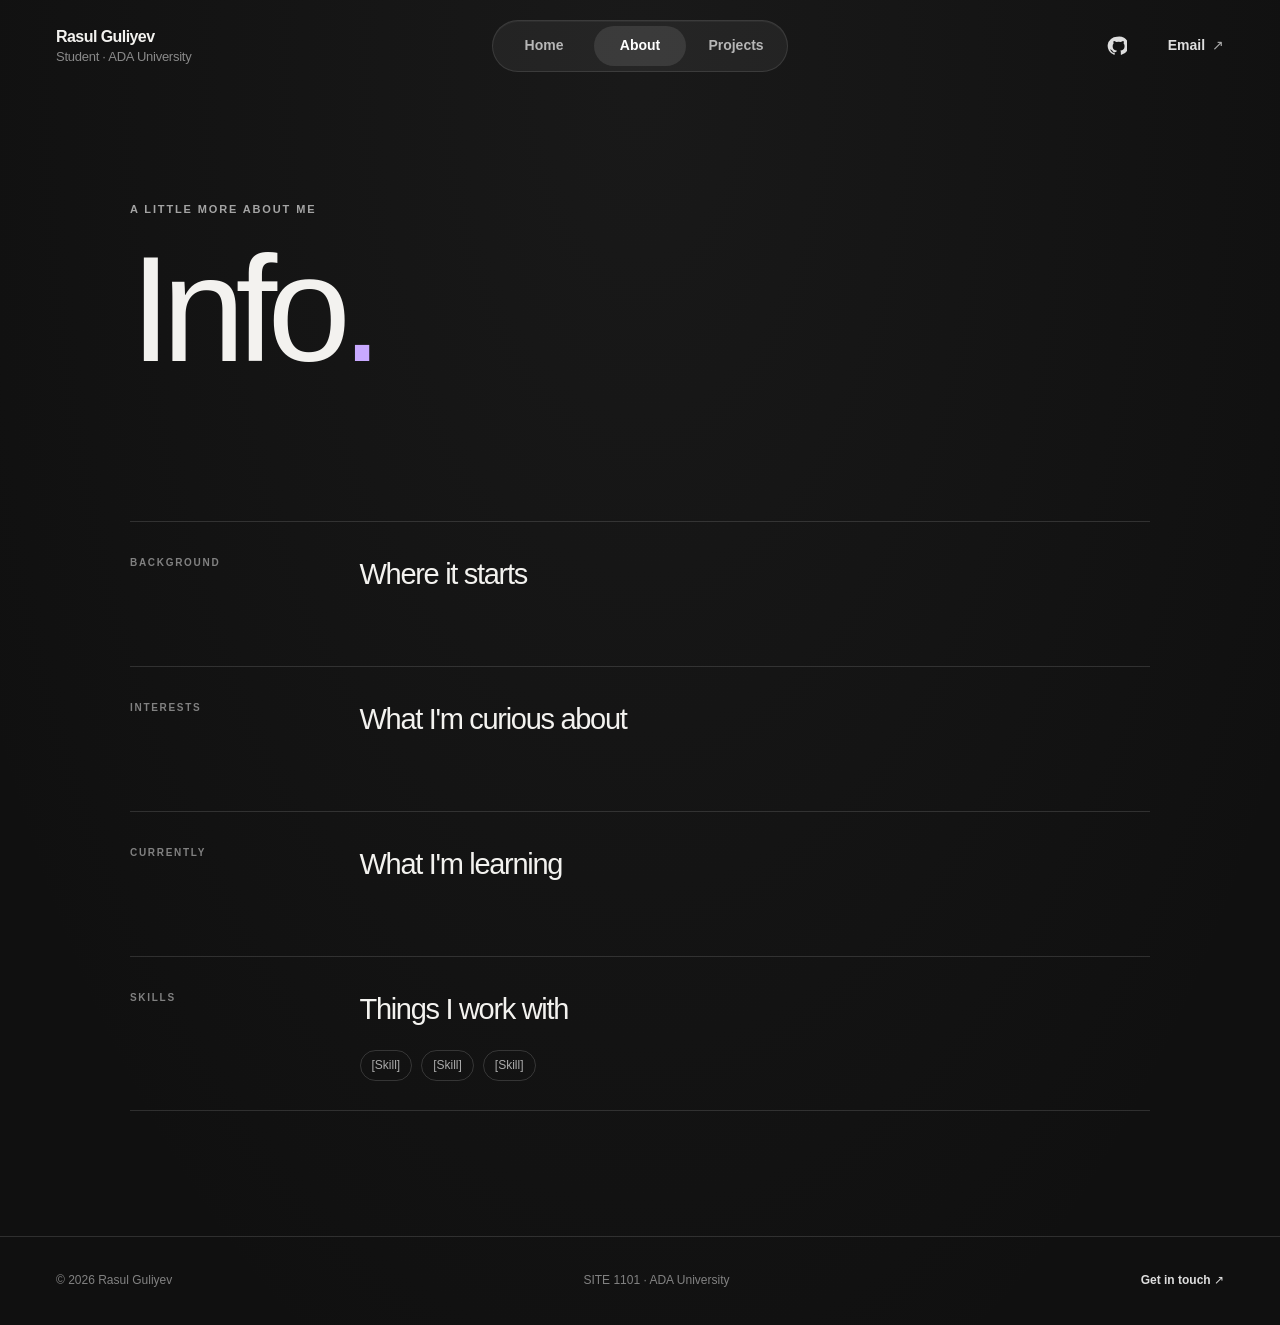
==== Desktop/Project 4 Personal Website/about.html @ 19157930 "move website files to root directory" ====
<!DOCTYPE html>
<html lang="en">
<head>
  <meta charset="UTF-8">
  <meta name="viewport" content="width=device-width, initial-scale=1.0">
  <title>About | Rasul Guliyev</title>
  <link rel="stylesheet" href="style.css">
</head>
<body class="info-page">

  <header class="site-header">
    <a class="brand" href="index.html">
      <span class="brand-name">Rasul Guliyev</span>
      <span class="brand-role">Student · ADA University</span>
    </a>
    <nav class="site-nav" aria-label="Main navigation">
      <a href="index.html">Home</a>
      <a href="about.html" aria-current="page">About</a>
      <a href="projects.html">Projects</a>
    </nav>
    <div class="header-links">
      <a class="github-link" href="https://github.com/Raasull/rguliyev" aria-label="GitHub repository">
        <svg viewBox="0 0 24 24" aria-hidden="true"><path d="M12 .8a11.2 11.2 0 0 0-3.54 21.83c.56.1.76-.24.76-.54v-2.1c-3.1.67-3.76-1.32-3.76-1.32-.51-1.3-1.25-1.65-1.25-1.65-1.02-.7.08-.69.08-.69 1.12.08 1.71 1.15 1.71 1.15 1 .1.78 2.05 3.47 2.05.77 0 1.37-.21 1.85-.56.08-.7.31-1.17.56-1.44-2.48-.28-5.09-1.24-5.09-5.52 0-1.22.44-2.22 1.15-3-.12-.28-.5-1.42.11-2.96 0 0 .94-.3 3.08 1.15a10.7 10.7 0 0 1 5.61 0c2.14-1.45 3.08-1.15 3.08-1.15.61 1.54.23 2.68.11 2.96.72.78 1.15 1.78 1.15 3 0 4.3-2.61 5.24-5.1 5.51.32.28.6.82.6 1.66v2.91c0 .3.2.65.77.54A11.2 11.2 0 0 0 12 .8Z"/></svg>
      </a>
      <a href="mailto:guliyevrasul77@gmail.com">Email <span aria-hidden="true">↗</span></a>
    </div>
  </header>

  <main class="page-shell info-shell">
    <section id="about-intro" class="page-heading">
      <p class="eyebrow">A little more about me</p>
      <h1>Info<span class="heading-period">.</span></h1>
      <p class="info-intro"><!-- Introduce yourself in your own words. Share your background, interests, and what you hope to learn. --></p>
    </section>

    <section class="info-layout">
      <div class="info-label">
        <p class="eyebrow">Background</p>
      </div>
      <article class="info-copy" id="background">
        <h2>Where it starts</h2>
        <p><!-- Share your education, qualifications, and experiences. --></p>
      </article>
      <div class="info-label">
        <p class="eyebrow">Interests</p>
      </div>
      <article class="info-copy" id="interests">
        <h2>What I'm curious about</h2>
        <p><!-- Describe activities and topics you enjoy, in or outside your courses. --></p>
      </article>
      <div class="info-label">
        <p class="eyebrow">Currently</p>
      </div>
      <article class="info-copy" id="learning-and-goals">
        <h2>What I'm learning</h2>
        <p><!-- Share what you're learning and what you'd like to explore next. --></p>
      </article>
      <div class="info-label">
        <p class="eyebrow">Skills</p>
      </div>
      <article class="info-copy" id="skills">
        <h2>Things I work with</h2>
        <ul class="skill-list">
          <li>[Skill]</li>
          <li>[Skill]</li>
          <li>[Skill]</li>
        </ul>
      </article>
    </section>
  </main>

  <footer class="site-footer">
    <div class="footer-inner">
      <span>&copy; 2026 Rasul Guliyev</span>
      <span>SITE 1101 · ADA University</span>
      <a href="mailto:guliyevrasul77@gmail.com">Get in touch ↗</a>
    </div>
  </footer>

</body>
</html>
---- Desktop/Project 4 Personal Website/style.css ----
:root {
  color-scheme: dark;
  --background: #101010;
  --surface: #151515;
  --surface-raised: #1b1b1b;
  --text: #f3f2ef;
  --muted: #898989;
  --line: rgba(255, 255, 255, 0.13);
  --accent: #c8a9ff;
  --page-width: 1440px;
}

* {
  box-sizing: border-box;
}

html {
  scroll-behavior: smooth;
}

body {
  min-width: 320px;
  margin: 0;
  background:
    radial-gradient(ellipse at 50% 5%, rgba(87, 87, 87, 0.13), transparent 46rem),
    var(--background);
  color: var(--text);
  font-family: Arial, Helvetica, sans-serif;
  font-size: 15px;
  line-height: 1.65;
  -webkit-font-smoothing: antialiased;
}

a {
  color: inherit;
}

a:focus-visible {
  outline: 2px solid var(--accent);
  outline-offset: 5px;
}

.site-header {
  width: min(var(--page-width), calc(100% - 112px));
  min-height: 92px;
  display: grid;
  grid-template-columns: 1fr auto 1fr;
  align-items: center;
  gap: 32px;
  margin: 0 auto;
}

.brand {
  width: fit-content;
  display: grid;
  color: var(--text);
  line-height: 1.35;
  text-decoration: none;
}

.brand-name {
  font-size: 16px;
  font-weight: 650;
  letter-spacing: -0.035em;
}

.brand-role {
  color: var(--muted);
  font-size: 13px;
  letter-spacing: -0.02em;
}

.site-nav {
  display: flex;
  align-items: center;
  gap: 4px;
  padding: 5px;
  border: 1px solid rgba(255, 255, 255, 0.1);
  border-radius: 999px;
  background: rgba(255, 255, 255, 0.055);
  box-shadow: inset 0 1px 0 rgba(255, 255, 255, 0.045);
}

.site-nav a {
  min-width: 92px;
  padding: 8px 18px;
  border-radius: 999px;
  color: #b6b6b6;
  font-size: 14px;
  font-weight: 600;
  text-align: center;
  text-decoration: none;
  transition: background-color 180ms ease, color 180ms ease;
}

.site-nav a:hover,
.site-nav a[aria-current="page"] {
  background: rgba(255, 255, 255, 0.1);
  color: #fff;
}

.header-links {
  display: flex;
  justify-content: flex-end;
  gap: clamp(18px, 3vw, 40px);
}

.header-links a,
.footer-inner a {
  color: #dedede;
  font-size: 14px;
  font-weight: 550;
  text-decoration: none;
  transition: color 160ms ease;
}

.header-links a:hover,
.footer-inner a:hover {
  color: var(--accent);
}

.header-links a span {
  display: inline-block;
  margin-left: 3px;
  color: #aaa;
}

.header-links .github-link {
  width: 24px;
  height: 24px;
  display: inline-flex;
  align-items: center;
  justify-content: center;
}

.github-link svg {
  width: 20px;
  height: 20px;
  fill: currentColor;
}

.page-shell {
  width: min(var(--page-width), calc(100% - 112px));
  margin: 0 auto;
}

.home-shell {
  padding-top: 72px;
}

.hero-window {
  position: relative;
  min-height: min(670px, calc(100vh - 190px));
  overflow: hidden;
  border: 1px solid rgba(255, 255, 255, 0.23);
  border-radius: 27px 27px 3px 3px;
  background:
    radial-gradient(ellipse at 57% 47%, rgba(80, 80, 80, 0.27), transparent 48%),
    linear-gradient(150deg, #1d1d1d, #101010 66%);
  box-shadow:
    0 0 0 7px rgba(255, 255, 255, 0.025),
    0 30px 100px rgba(0, 0, 0, 0.3),
    inset 0 1px 0 rgba(255, 255, 255, 0.08);
}

.window-bar {
  height: 50px;
  display: flex;
  align-items: center;
  gap: 10px;
  padding: 0 24px;
  border-bottom: 1px solid rgba(255, 255, 255, 0.2);
  background: linear-gradient(100deg, #454545, #282828 44%, #393939);
}

.window-dot {
  width: 10px;
  height: 10px;
  border-radius: 50%;
  box-shadow: 0 0 12px currentColor;
}

.dot-red {
  background: #fa625b;
  color: rgba(250, 98, 91, 0.4);
}

.dot-yellow {
  background: #f5c34e;
  color: rgba(245, 195, 78, 0.4);
}

.dot-green {
  background: #48c567;
  color: rgba(72, 197, 103, 0.4);
}

.window-mark {
  margin-left: auto;
  color: rgba(255, 255, 255, 0.47);
  font-size: 25px;
  font-weight: 200;
  line-height: 1;
}

.hero-content {
  min-height: 530px;
  display: flex;
  flex-direction: column;
  justify-content: center;
  padding: 64px clamp(36px, 7vw, 92px) 82px;
}

.eyebrow {
  margin: 0 0 18px;
  color: #a4a4a4;
  font-size: 11px;
  font-weight: 650;
  letter-spacing: 0.17em;
  text-transform: uppercase;
}

.hero-title-wrap {
  max-width: 1040px;
}

h1,
h2,
p {
  margin-top: 0;
}

h1,
h2 {
  letter-spacing: -0.065em;
}

.hero-content h1 {
  margin-bottom: 48px;
  font-size: clamp(58px, 9.4vw, 132px);
  font-weight: 500;
  line-height: 0.99;
}

.hero-content h1 span,
.muted-title {
  color: #8e8e8e;
}

.hero-summary {
  align-self: flex-end;
  margin: 0 5% 0 0;
  color: #e7e7e7;
  font-size: clamp(16px, 2vw, 23px);
  font-weight: 520;
  letter-spacing: -0.04em;
  line-height: 1.45;
}

.scroll-cue {
  position: absolute;
  bottom: 20px;
  left: 50%;
  color: #aaa;
  font-size: 29px;
  line-height: 1;
  text-decoration: none;
  transform: translateX(-50%);
  transition: color 160ms ease, transform 160ms ease;
}

.scroll-cue:hover {
  color: #fff;
  transform: translate(-50%, 3px);
}

.work-section {
  padding: 120px 0 112px;
}

.section-heading {
  display: flex;
  align-items: baseline;
  justify-content: space-between;
  gap: 20px;
  margin-bottom: 30px;
}

.section-heading .eyebrow {
  margin: 0;
}

.section-heading .eyebrow span {
  margin-left: 10px;
  color: #686868;
}

.text-link {
  color: #d7d7d7;
  font-size: 13px;
  text-decoration: none;
}

.text-link:hover {
  color: var(--accent);
}

.work-list {
  display: grid;
  grid-template-columns: repeat(2, minmax(0, 1fr));
  gap: 40px 22px;
}

.work-card {
  min-width: 0;
  color: var(--text);
  text-decoration: none;
}

.work-image {
  min-height: 300px;
  display: grid;
  overflow: hidden;
  place-items: center;
  border: 1px solid rgba(255, 255, 255, 0.12);
  border-radius: 5px;
  transition: border-color 220ms ease;
}

.work-card:hover .work-image {
  border-color: rgba(255, 255, 255, 0.34);
}

.work-one .work-image {
  background:
    radial-gradient(ellipse at 50% 55%, rgba(198, 161, 255, 0.2), transparent 44%),
    linear-gradient(135deg, #28252f, #17171a 70%);
}

.work-two .work-image {
  background:
    radial-gradient(ellipse at 55% 40%, rgba(255, 182, 105, 0.18), transparent 40%),
    linear-gradient(135deg, #30251f, #191715 70%);
}

.work-three .work-image {
  background:
    radial-gradient(ellipse at 48% 55%, rgba(112, 201, 188, 0.18), transparent 43%),
    linear-gradient(135deg, #1e2c2a, #141817 70%);
}

.work-art {
  color: rgba(255, 255, 255, 0.84);
  font-weight: 700;
  transition: transform 300ms ease;
}

.work-card:hover .work-art {
  transform: scale(1.05);
}

.art-one {
  font-size: clamp(100px, 18vw, 225px);
  letter-spacing: -0.12em;
  line-height: 1;
}

.art-two {
  font-family: "Courier New", monospace;
  font-size: clamp(68px, 11vw, 136px);
  letter-spacing: -0.11em;
}

.art-three {
  font-family: Georgia, "Times New Roman", serif;
  font-size: clamp(110px, 19vw, 230px);
  font-style: italic;
}

.work-caption {
  display: flex;
  align-items: center;
  justify-content: space-between;
  gap: 16px;
  padding: 16px 2px 0;
}

.work-caption > span:first-child {
  display: grid;
  gap: 3px;
}

.work-caption strong {
  font-size: 15px;
  font-weight: 550;
  letter-spacing: -0.025em;
}

.work-caption small {
  color: var(--muted);
  font-size: 12px;
}

.work-arrow {
  color: #888;
  font-size: 19px;
  transition: color 160ms ease, transform 160ms ease;
}

.work-card:hover .work-arrow {
  color: #fff;
  transform: translate(2px, -2px);
}

.site-footer {
  border-top: 1px solid var(--line);
}

.footer-inner {
  width: min(var(--page-width), calc(100% - 112px));
  min-height: 88px;
  display: flex;
  align-items: center;
  justify-content: space-between;
  gap: 20px;
  margin: 0 auto;
  color: #828282;
  font-size: 12px;
}

.footer-inner a {
  font-size: 12px;
}

.projects-shell,
.info-shell {
  padding-top: clamp(80px, 12vh, 150px);
  padding-bottom: 125px;
}

.page-heading {
  max-width: 950px;
  margin-bottom: 88px;
}

.page-heading h1 {
  margin: 0 0 22px;
  font-size: clamp(64px, 10vw, 132px);
  font-weight: 500;
  line-height: 0.98;
}

.page-heading > p:last-child {
  max-width: 540px;
  margin: 0;
  color: #aaa;
  font-size: 17px;
}

.project-list {
  display: grid;
  gap: 0;
}

.project-row {
  display: grid;
  grid-template-columns: minmax(0, 1.1fr) minmax(280px, 0.9fr);
  align-items: center;
  gap: clamp(40px, 8vw, 120px);
  padding: 34px 0;
  border-top: 1px solid var(--line);
  scroll-margin-top: 30px;
}

.project-row:last-child {
  border-bottom: 1px solid var(--line);
}

.project-visual {
  position: relative;
  min-height: clamp(250px, 37vw, 430px);
  display: flex;
  align-items: center;
  justify-content: center;
  overflow: hidden;
  border: 1px solid rgba(255, 255, 255, 0.11);
}

.visual-one {
  background:
    radial-gradient(ellipse at 50% 45%, rgba(180, 145, 255, 0.24), transparent 44%),
    linear-gradient(145deg, #29262f, #171719 70%);
}

.visual-two {
  background:
    radial-gradient(ellipse at 54% 40%, rgba(255, 170, 91, 0.2), transparent 43%),
    linear-gradient(145deg, #30251f, #171615 70%);
}

.visual-three {
  background:
    radial-gradient(ellipse at 52% 46%, rgba(108, 200, 185, 0.2), transparent 43%),
    linear-gradient(145deg, #1f2c29, #151817 70%);
}

.visual-label,
.visual-caption {
  position: absolute;
  left: 20px;
  color: rgba(255, 255, 255, 0.58);
  font-size: 10px;
  letter-spacing: 0.14em;
  text-transform: uppercase;
}

.visual-label {
  top: 18px;
}

.visual-caption {
  bottom: 16px;
  font-size: 9px;
  letter-spacing: 0.09em;
}

.visual-mark {
  color: rgba(255, 255, 255, 0.83);
  font-size: clamp(110px, 17vw, 220px);
  font-weight: 650;
  letter-spacing: -0.12em;
  line-height: 1;
}

.code-mark {
  font-family: "Courier New", monospace;
  font-size: clamp(72px, 11vw, 145px);
  letter-spacing: -0.12em;
}

.robot-mark {
  font-family: Georgia, "Times New Roman", serif;
  font-size: clamp(130px, 20vw, 245px);
  font-style: italic;
}

.project-copy .eyebrow {
  margin-bottom: 19px;
}

.project-copy h2 {
  margin: 0 0 17px;
  font-size: clamp(32px, 4vw, 52px);
  font-weight: 500;
  line-height: 1.08;
}

.project-copy > p:not(.eyebrow) {
  min-height: 48px;
  margin: 0;
  color: #a4a4a4;
  font-size: 15px;
}

.project-meta {
  display: inline-block;
  margin-top: 24px;
  color: #737373;
  font-size: 10px;
  font-weight: 600;
  letter-spacing: 0.12em;
}

.info-shell {
  max-width: 1020px;
}

.info-shell .page-heading {
  margin-bottom: 88px;
}

.info-shell .page-heading h1 {
  font-size: clamp(80px, 12vw, 150px);
}

.heading-period {
  color: var(--accent);
}

.info-shell .page-heading .info-intro {
  max-width: 600px;
  min-height: 28px;
  color: #aaa;
  font-size: 18px;
}

.info-layout {
  display: grid;
  grid-template-columns: minmax(130px, 0.45fr) minmax(0, 1.55fr);
  border-top: 1px solid var(--line);
}

.info-label,
.info-copy {
  padding: 29px 0;
  border-bottom: 1px solid var(--line);
}

.info-label .eyebrow {
  margin: 4px 0 0;
  color: #818181;
  font-size: 10px;
}

.info-copy h2 {
  margin: 0 0 12px;
  font-size: clamp(21px, 3vw, 29px);
  font-weight: 500;
  letter-spacing: -0.045em;
}

.info-copy > p {
  min-height: 26px;
  margin: 0;
  color: #9a9a9a;
  font-size: 14px;
}

.skill-list {
  display: flex;
  flex-wrap: wrap;
  gap: 9px;
  margin: 16px 0 0;
  padding: 0;
  list-style: none;
}

.skill-list li {
  padding: 5px 11px;
  border: 1px solid rgba(255, 255, 255, 0.15);
  border-radius: 999px;
  color: #aaa;
  font-size: 12px;
}

@media (min-width: 1600px) {
  .hero-content h1 {
    font-size: 138px;
  }
}

@media (max-width: 760px) {
  .site-header,
  .page-shell,
  .footer-inner {
    width: calc(100% - 48px);
  }

  .site-header {
    grid-template-columns: 1fr auto;
    gap: 18px;
    padding: 18px 0;
  }

  .site-nav {
    grid-column: 2;
    grid-row: 1;
  }

  .header-links {
    grid-column: 1 / -1;
    justify-content: flex-start;
    gap: 20px;
  }

  .home-shell {
    padding-top: 34px;
  }

  .hero-window {
    min-height: 570px;
  }

  .hero-content {
    min-height: 510px;
    padding: 48px 36px 68px;
  }

  .hero-content h1 {
    font-size: clamp(58px, 11vw, 86px);
  }

  .work-section {
    padding: 90px 0 80px;
  }

  .work-list {
    gap: 30px 16px;
  }

  .work-image {
    min-height: 230px;
  }

  .project-row {
    grid-template-columns: minmax(0, 1fr) minmax(220px, 0.85fr);
    gap: 32px;
  }

  .project-visual {
    min-height: 260px;
  }
}

@media (max-width: 540px) {
  .site-header,
  .page-shell,
  .footer-inner {
    width: calc(100% - 36px);
  }

  .site-header {
    grid-template-columns: 1fr;
    gap: 15px;
  }

  .brand {
    grid-row: 1;
  }

  .site-nav {
    grid-column: 1;
    grid-row: 2;
    justify-self: start;
  }

  .header-links {
    grid-column: 1;
    grid-row: 3;
    font-size: 13px;
  }

  .site-nav a {
    min-width: 76px;
    padding: 7px 12px;
  }

  .home-shell {
    padding-top: 28px;
  }

  .hero-window {
    min-height: 510px;
    border-radius: 19px 19px 3px 3px;
  }

  .window-bar {
    height: 42px;
    gap: 8px;
    padding: 0 16px;
  }

  .window-dot {
    width: 8px;
    height: 8px;
  }

  .hero-content {
    min-height: 450px;
    padding: 42px 22px 65px;
  }

  .hero-content h1 {
    margin-bottom: 40px;
    font-size: clamp(52px, 13vw, 70px);
  }

  .hero-summary {
    align-self: flex-start;
    margin: 0;
    font-size: 16px;
  }

  .work-section {
    padding: 76px 0 64px;
  }

  .section-heading {
    align-items: flex-start;
    flex-direction: column;
    gap: 11px;
  }

  .work-list {
    grid-template-columns: 1fr;
    gap: 27px;
  }

  .work-image {
    min-height: 255px;
  }

  .art-one {
    font-size: 190px;
  }

  .art-two {
    font-size: 112px;
  }

  .art-three {
    font-size: 195px;
  }

  .footer-inner {
    align-items: flex-start;
    flex-direction: column;
    justify-content: center;
    gap: 6px;
    padding: 22px 0;
  }

  .projects-shell,
  .info-shell {
    padding-top: 72px;
    padding-bottom: 76px;
  }

  .page-heading {
    margin-bottom: 58px;
  }

  .page-heading h1 {
    font-size: clamp(54px, 14vw, 76px);
  }

  .page-heading > p:last-child {
    font-size: 15px;
  }

  .project-row {
    grid-template-columns: 1fr;
    gap: 24px;
    padding: 25px 0;
  }

  .project-visual {
    min-height: 280px;
  }

  .visual-mark {
    font-size: 170px;
  }

  .code-mark {
    font-size: 105px;
  }

  .robot-mark {
    font-size: 190px;
  }

  .project-copy h2 {
    font-size: 38px;
  }

  .project-meta {
    margin-top: 18px;
  }

  .info-shell .page-heading {
    margin-bottom: 58px;
  }

  .info-shell .page-heading h1 {
    font-size: 88px;
  }

  .info-shell .page-heading .info-intro {
    font-size: 15px;
  }

  .info-layout {
    grid-template-columns: 1fr;
  }

  .info-label {
    padding: 25px 0 0;
    border-bottom: 0;
  }

  .info-copy {
    padding: 9px 0 26px;
  }
}

@media (prefers-reduced-motion: reduce) {
  html {
    scroll-behavior: auto;
  }

  *,
  *::before,
  *::after {
    transition-duration: 0.01ms !important;
  }
}
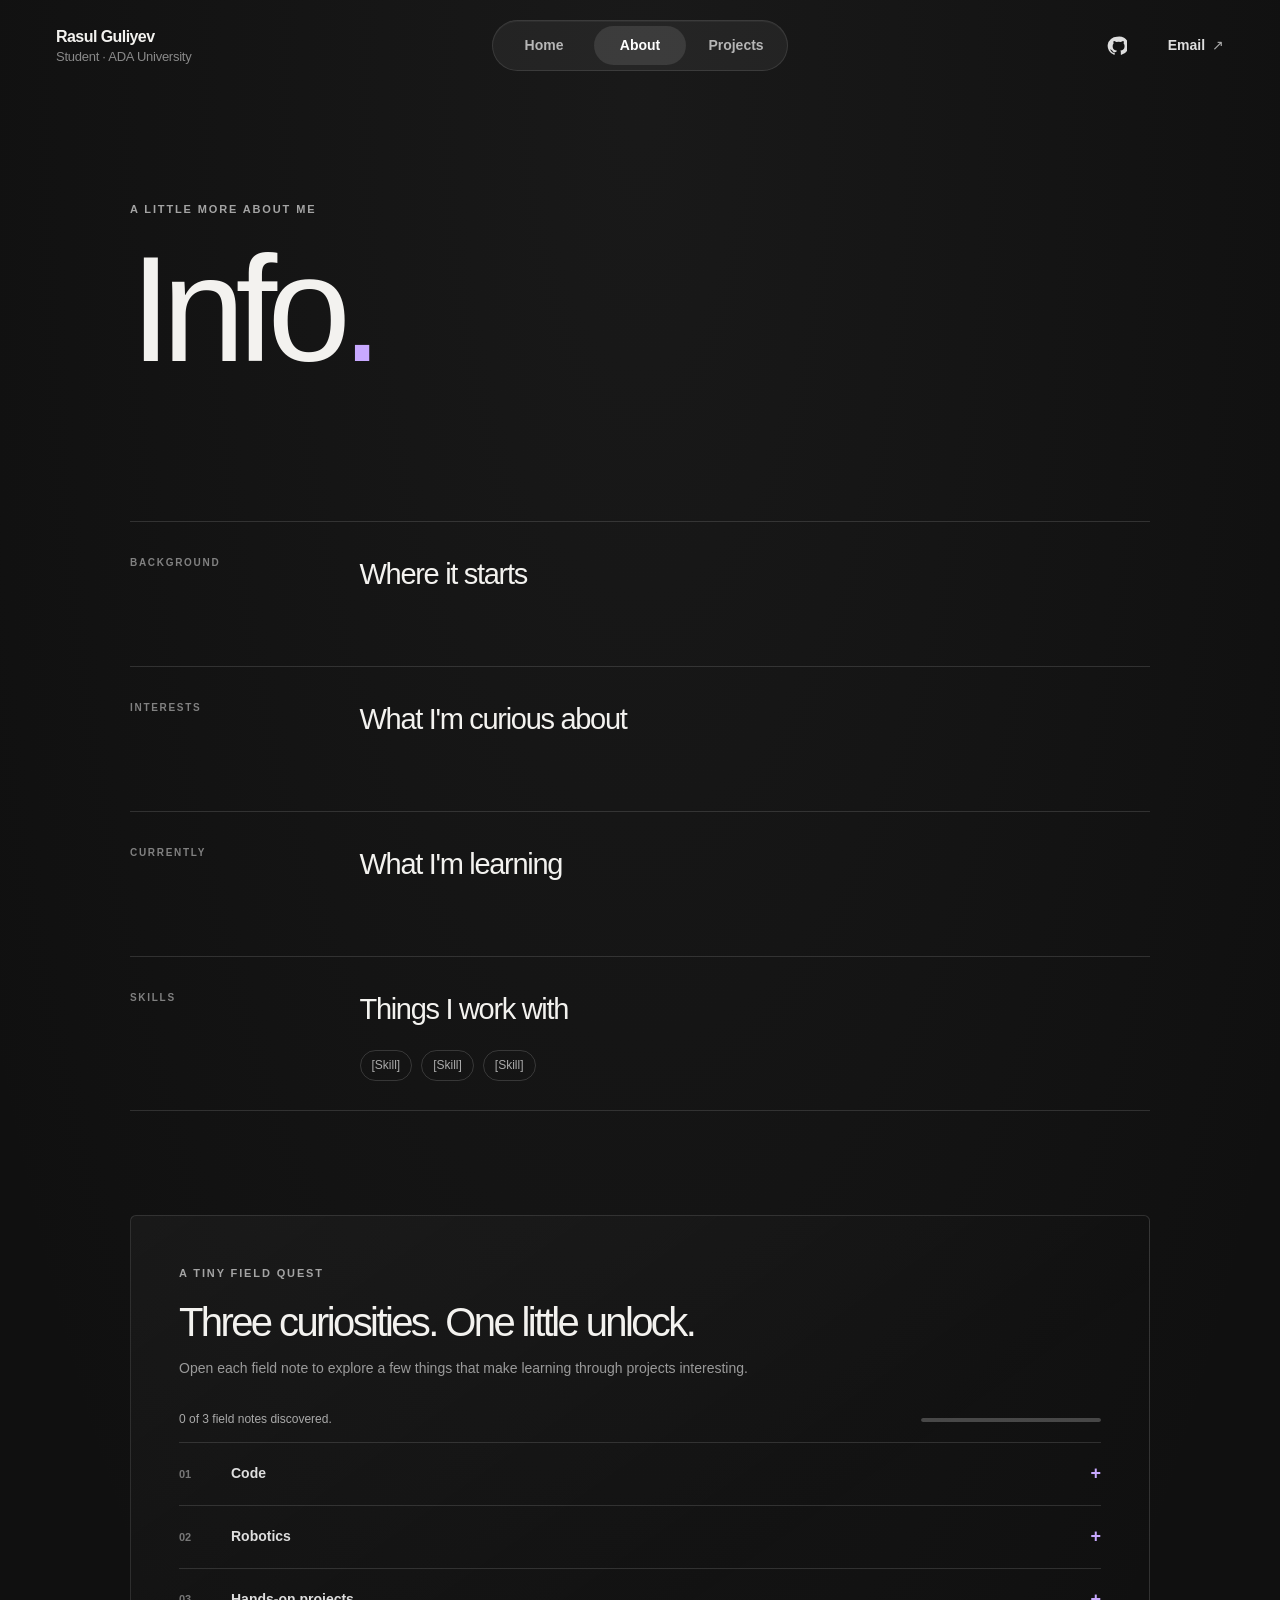
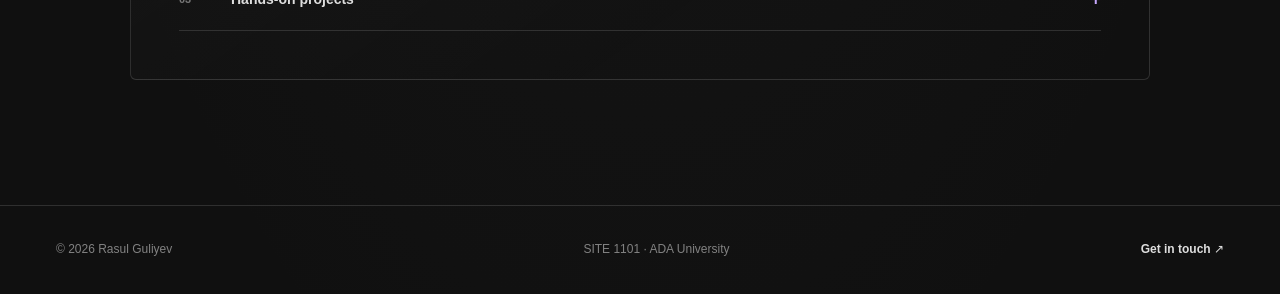
==== commit 2e58e943: "added some animations" ====
--- a/Desktop/Project 4 Personal Website/about.html
+++ b/Desktop/Project 4 Personal Website/about.html
@@ -5,6 +5,7 @@
   <meta name="viewport" content="width=device-width, initial-scale=1.0">
   <title>About | Rasul Guliyev</title>
   <link rel="stylesheet" href="style.css">
+  <script src="script.js" defer></script>
 </head>
 <body class="info-page">
 
@@ -14,9 +15,9 @@
       <span class="brand-role">Student · ADA University</span>
     </a>
     <nav class="site-nav" aria-label="Main navigation">
-      <a href="index.html">Home</a>
-      <a href="about.html" aria-current="page">About</a>
-      <a href="projects.html">Projects</a>
+      <a href="index.html#intro">Home</a>
+      <a href="about.html#about-intro" aria-current="page">About</a>
+      <a href="projects.html#projects-intro">Projects</a>
     </nav>
     <div class="header-links">
       <a class="github-link" href="https://github.com/Raasull/rguliyev" aria-label="GitHub repository">
@@ -27,7 +28,7 @@
   </header>
 
   <main class="page-shell info-shell">
-    <section id="about-intro" class="page-heading">
+    <section id="about-intro" class="page-heading" data-reveal>
       <p class="eyebrow">A little more about me</p>
       <h1>Info<span class="heading-period">.</span></h1>
       <p class="info-intro"><!-- Introduce yourself in your own words. Share your background, interests, and what you hope to learn. --></p>
@@ -37,28 +38,28 @@
       <div class="info-label">
         <p class="eyebrow">Background</p>
       </div>
-      <article class="info-copy" id="background">
+      <article class="info-copy" id="background" data-reveal>
         <h2>Where it starts</h2>
         <p><!-- Share your education, qualifications, and experiences. --></p>
       </article>
       <div class="info-label">
         <p class="eyebrow">Interests</p>
       </div>
-      <article class="info-copy" id="interests">
+      <article class="info-copy" id="interests" data-reveal>
         <h2>What I'm curious about</h2>
         <p><!-- Describe activities and topics you enjoy, in or outside your courses. --></p>
       </article>
       <div class="info-label">
         <p class="eyebrow">Currently</p>
       </div>
-      <article class="info-copy" id="learning-and-goals">
+      <article class="info-copy" id="learning-and-goals" data-reveal>
         <h2>What I'm learning</h2>
         <p><!-- Share what you're learning and what you'd like to explore next. --></p>
       </article>
       <div class="info-label">
         <p class="eyebrow">Skills</p>
       </div>
-      <article class="info-copy" id="skills">
+      <article class="info-copy" id="skills" data-reveal>
         <h2>Things I work with</h2>
         <ul class="skill-list">
           <li>[Skill]</li>
@@ -66,6 +67,33 @@
           <li>[Skill]</li>
         </ul>
       </article>
+    </section>
+
+    <section class="curiosity-quest" data-quest data-reveal aria-labelledby="quest-title">
+      <div class="quest-heading">
+        <p class="eyebrow">A tiny field quest</p>
+        <h2 id="quest-title">Three curiosities. One little unlock.</h2>
+        <p>Open each field note to explore a few things that make learning through projects interesting.</p>
+      </div>
+      <div class="quest-progress">
+        <p data-quest-status aria-live="polite">0 of 3 field notes discovered.</p>
+        <progress data-quest-progress max="3" value="0" aria-label="Field notes discovered">0 of 3</progress>
+      </div>
+      <div class="quest-list">
+        <details class="quest-item" data-quest-item>
+          <summary><span class="quest-index">01</span><span>Code</span><span class="quest-toggle" aria-hidden="true"></span></summary>
+          <p>Break a big question into small steps, then use code to test an idea and make it real.</p>
+        </details>
+        <details class="quest-item" data-quest-item>
+          <summary><span class="quest-index">02</span><span>Robotics</span><span class="quest-toggle" aria-hidden="true"></span></summary>
+          <p>Connect software with the physical world and learn from what happens when the two meet.</p>
+        </details>
+        <details class="quest-item" data-quest-item>
+          <summary><span class="quest-index">03</span><span>Hands-on projects</span><span class="quest-toggle" aria-hidden="true"></span></summary>
+          <p>Turn curiosity into something you can build, try, improve, and share.</p>
+        </details>
+      </div>
+      <p class="quest-complete" data-quest-complete hidden>Curiosity explorer unlocked. Thanks for exploring.</p>
     </section>
   </main>
 
--- a/Desktop/Project 4 Personal Website/style.css
+++ b/Desktop/Project 4 Personal Website/style.css
@@ -16,6 +16,7 @@
 
 html {
   scroll-behavior: smooth;
+  scroll-padding-top: 100px;
 }
 
 body {
@@ -41,13 +42,27 @@
 }
 
 .site-header {
-  width: min(var(--page-width), calc(100% - 112px));
+  position: sticky;
+  top: 0;
+  z-index: 20;
+  width: 100%;
   min-height: 92px;
   display: grid;
   grid-template-columns: 1fr auto 1fr;
   align-items: center;
   gap: 32px;
-  margin: 0 auto;
+  padding-inline: max(56px, calc((100% - var(--page-width)) / 2));
+  border-bottom: 1px solid transparent;
+  background: transparent;
+  backdrop-filter: blur(0);
+  transition: background-color 240ms ease, border-color 240ms ease, box-shadow 240ms ease, backdrop-filter 240ms ease;
+}
+
+.site-header.is-scrolled {
+  border-bottom-color: var(--line);
+  background: rgba(16, 16, 16, 0.82);
+  backdrop-filter: blur(16px);
+  box-shadow: 0 8px 24px rgba(0, 0, 0, 0.12);
 }
 
 .brand {
@@ -82,6 +97,8 @@
 }
 
 .site-nav a {
+  position: relative;
+  isolation: isolate;
   min-width: 92px;
   padding: 8px 18px;
   border-radius: 999px;
@@ -90,13 +107,38 @@
   font-weight: 600;
   text-align: center;
   text-decoration: none;
-  transition: background-color 180ms ease, color 180ms ease;
+  transition: background-color 180ms ease, color 180ms ease, transform 180ms ease;
+}
+
+.site-nav a::after {
+  position: absolute;
+  right: 50%;
+  bottom: 5px;
+  left: 50%;
+  height: 1px;
+  background: var(--accent);
+  content: "";
+  opacity: 0;
+  transform: translateX(-50%) scaleX(0);
+  transform-origin: center;
+  transition: opacity 180ms ease, transform 180ms ease;
 }
 
 .site-nav a:hover,
 .site-nav a[aria-current="page"] {
   background: rgba(255, 255, 255, 0.1);
   color: #fff;
+}
+
+.site-nav a:hover {
+  transform: translateY(-1px);
+}
+
+.site-nav a:hover::after,
+.site-nav a:focus-visible::after,
+.site-nav a[aria-current="page"]::after {
+  opacity: 1;
+  transform: translateX(-50%) scaleX(1);
 }
 
 .header-links {
@@ -111,12 +153,13 @@
   font-size: 14px;
   font-weight: 550;
   text-decoration: none;
-  transition: color 160ms ease;
+  transition: color 180ms ease, transform 180ms ease;
 }
 
 .header-links a:hover,
 .footer-inner a:hover {
   color: var(--accent);
+  transform: translateY(-1px);
 }
 
 .header-links a span {
@@ -299,10 +342,12 @@
   color: #d7d7d7;
   font-size: 13px;
   text-decoration: none;
+  transition: color 180ms ease, transform 180ms ease;
 }
 
 .text-link:hover {
   color: var(--accent);
+  transform: translateY(-1px);
 }
 
 .work-list {
@@ -315,6 +360,12 @@
   min-width: 0;
   color: var(--text);
   text-decoration: none;
+  transition: transform 240ms cubic-bezier(0.2, 0.7, 0.2, 1);
+}
+
+.work-card:hover,
+.work-card:focus-visible {
+  transform: translate3d(0, -4px, 0);
 }
 
 .work-image {
@@ -327,7 +378,8 @@
   transition: border-color 220ms ease;
 }
 
-.work-card:hover .work-image {
+.work-card:hover .work-image,
+.work-card:focus-visible .work-image {
   border-color: rgba(255, 255, 255, 0.34);
 }
 
@@ -355,7 +407,8 @@
   transition: transform 300ms ease;
 }
 
-.work-card:hover .work-art {
+.work-card:hover .work-art,
+.work-card:focus-visible .work-art {
   transform: scale(1.05);
 }
 
@@ -407,7 +460,8 @@
   transition: color 160ms ease, transform 160ms ease;
 }
 
-.work-card:hover .work-arrow {
+.work-card:hover .work-arrow,
+.work-card:focus-visible .work-arrow {
   color: #fff;
   transform: translate(2px, -2px);
 }
@@ -484,6 +538,13 @@
   justify-content: center;
   overflow: hidden;
   border: 1px solid rgba(255, 255, 255, 0.11);
+  transition: transform 240ms ease, border-color 240ms ease, box-shadow 240ms ease;
+}
+
+.project-row:hover .project-visual {
+  transform: translate3d(0, -3px, 0);
+  border-color: rgba(255, 255, 255, 0.24);
+  box-shadow: 0 16px 40px rgba(0, 0, 0, 0.18);
 }
 
 .visual-one {
@@ -643,6 +704,154 @@
   font-size: 12px;
 }
 
+.curiosity-quest {
+  margin-top: 104px;
+  padding: clamp(24px, 5vw, 48px);
+  border: 1px solid var(--line);
+  border-radius: 6px;
+  background: linear-gradient(145deg, rgba(255, 255, 255, 0.035), transparent 70%);
+}
+
+.quest-heading {
+  max-width: 590px;
+}
+
+.quest-heading h2 {
+  margin: 0 0 12px;
+  font-size: clamp(27px, 4vw, 40px);
+  font-weight: 500;
+  line-height: 1.12;
+}
+
+.quest-heading > p:last-child {
+  margin: 0;
+  color: #9a9a9a;
+  font-size: 14px;
+}
+
+.quest-progress {
+  display: grid;
+  grid-template-columns: 1fr minmax(100px, 180px);
+  align-items: center;
+  gap: 20px;
+  margin: 30px 0 12px;
+}
+
+.quest-progress p {
+  margin: 0;
+  color: #aaa;
+  font-size: 12px;
+}
+
+.quest-progress progress {
+  width: 100%;
+  height: 4px;
+  overflow: hidden;
+  border: 0;
+  border-radius: 999px;
+  background: rgba(255, 255, 255, 0.12);
+  accent-color: var(--accent);
+}
+
+.quest-progress progress::-webkit-progress-bar {
+  border-radius: 999px;
+  background: rgba(255, 255, 255, 0.12);
+}
+
+.quest-progress progress::-webkit-progress-value {
+  border-radius: 999px;
+  background: var(--accent);
+  transition: width 240ms ease;
+}
+
+.quest-progress progress::-moz-progress-bar {
+  border-radius: 999px;
+  background: var(--accent);
+}
+
+.quest-item {
+  border-top: 1px solid var(--line);
+}
+
+.quest-item:last-child {
+  border-bottom: 1px solid var(--line);
+}
+
+.quest-item summary {
+  display: grid;
+  grid-template-columns: 42px 1fr 24px;
+  align-items: center;
+  gap: 10px;
+  padding: 16px 0;
+  color: #dedede;
+  cursor: pointer;
+  font-size: 14px;
+  font-weight: 550;
+  list-style: none;
+  transition: color 180ms ease, transform 180ms ease;
+}
+
+.quest-item summary:hover {
+  color: #fff;
+  transform: translate3d(2px, 0, 0);
+}
+
+.quest-item summary::-webkit-details-marker {
+  display: none;
+}
+
+.quest-item summary:focus-visible {
+  outline: 2px solid var(--accent);
+  outline-offset: 4px;
+}
+
+.quest-index {
+  color: #777;
+  font-size: 11px;
+  font-variant-numeric: tabular-nums;
+}
+
+.quest-toggle {
+  color: var(--accent);
+  font-size: 18px;
+  text-align: right;
+}
+
+.quest-toggle::before {
+  content: "+";
+}
+
+.quest-item[open] .quest-toggle::before {
+  content: "−";
+}
+
+.quest-item > p {
+  max-width: 560px;
+  margin: -3px 42px 17px;
+  color: #999;
+  font-size: 13px;
+}
+
+.quest-complete {
+  margin: 18px 0 0;
+  color: var(--accent);
+  font-size: 13px;
+}
+
+[data-reveal] {
+  opacity: 1;
+  transform: none;
+}
+
+.reveal-ready [data-reveal]:not(.is-visible) {
+  opacity: 0;
+  transform: translate3d(0, 18px, 0);
+}
+
+.reveal-ready [data-reveal] {
+  transition: opacity 600ms ease, transform 600ms cubic-bezier(0.2, 0.7, 0.2, 1);
+}
+
 @media (min-width: 1600px) {
   .hero-content h1 {
     font-size: 138px;
@@ -650,7 +859,10 @@
 }
 
 @media (max-width: 760px) {
-  .site-header,
+  html {
+    scroll-padding-top: 160px;
+  }
+
   .page-shell,
   .footer-inner {
     width: calc(100% - 48px);
@@ -659,7 +871,7 @@
   .site-header {
     grid-template-columns: 1fr auto;
     gap: 18px;
-    padding: 18px 0;
+    padding: 18px 24px;
   }
 
   .site-nav {
@@ -713,7 +925,6 @@
 }
 
 @media (max-width: 540px) {
-  .site-header,
   .page-shell,
   .footer-inner {
     width: calc(100% - 36px);
@@ -722,6 +933,7 @@
   .site-header {
     grid-template-columns: 1fr;
     gap: 15px;
+    padding: 18px;
   }
 
   .brand {
@@ -892,6 +1104,25 @@
   .info-copy {
     padding: 9px 0 26px;
   }
+
+  .curiosity-quest {
+    margin-top: 72px;
+    padding: 24px 20px;
+  }
+
+  .quest-progress {
+    grid-template-columns: 1fr;
+    gap: 9px;
+    margin-top: 24px;
+  }
+
+  .quest-item summary {
+    grid-template-columns: 34px 1fr 20px;
+  }
+
+  .quest-item > p {
+    margin-left: 34px;
+  }
 }
 
 @media (prefers-reduced-motion: reduce) {
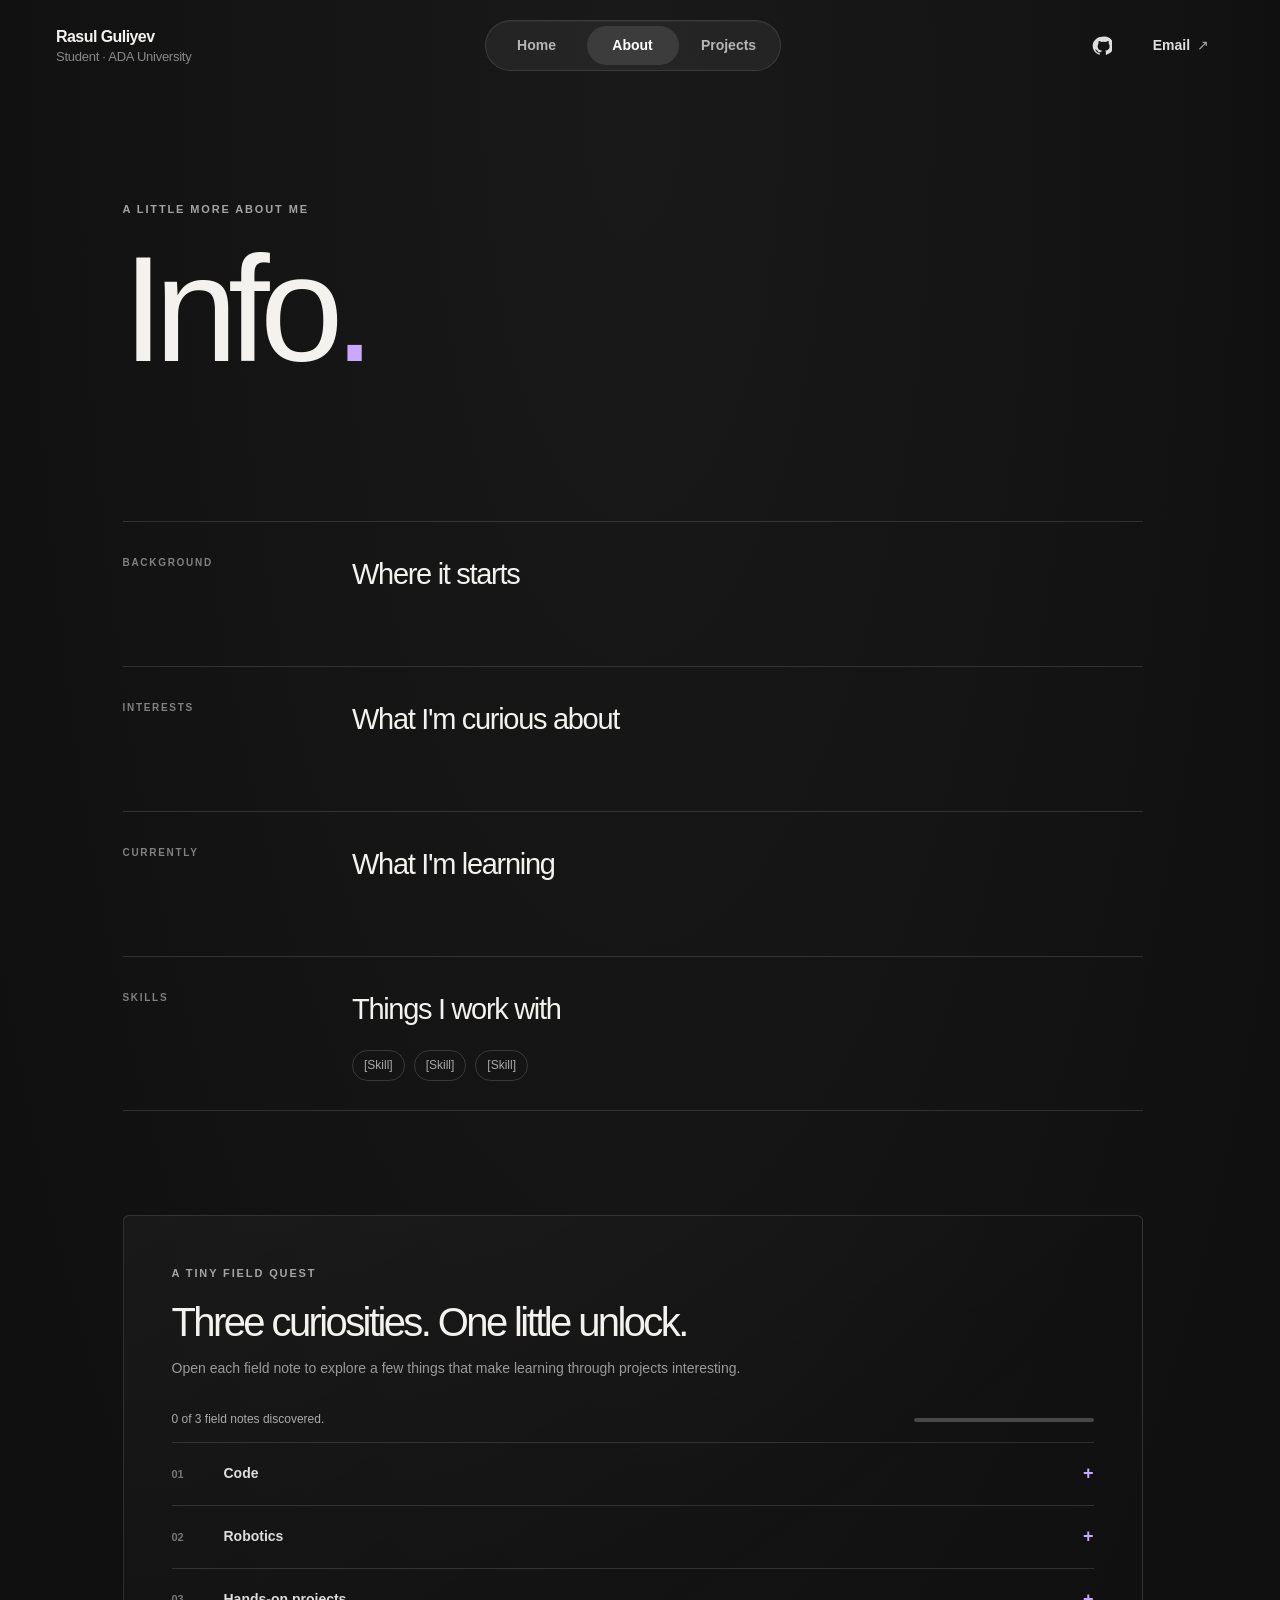
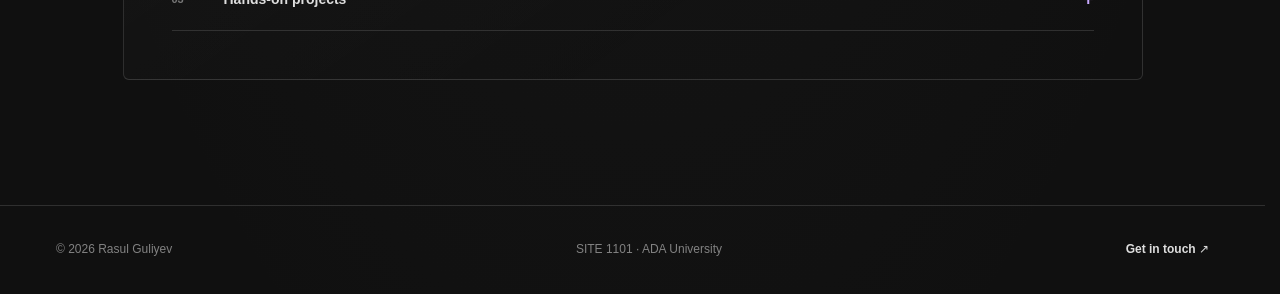
==== commit 6b7ec61e: "Latest updates" ====
--- a/Desktop/Project 4 Personal Website/about.html
+++ b/Desktop/Project 4 Personal Website/about.html
@@ -15,9 +15,10 @@
       <span class="brand-role">Student · ADA University</span>
     </a>
     <nav class="site-nav" aria-label="Main navigation">
-      <a href="index.html#intro">Home</a>
-      <a href="about.html#about-intro" aria-current="page">About</a>
-      <a href="projects.html#projects-intro">Projects</a>
+      <span class="nav-pill" aria-hidden="true"></span>
+      <a class="nav-link" href="index.html#intro">Home</a>
+      <a class="nav-link active" href="about.html#about-intro" aria-current="page">About</a>
+      <a class="nav-link" href="projects.html#projects-intro">Projects</a>
     </nav>
     <div class="header-links">
       <a class="github-link" href="https://github.com/Raasull/rguliyev" aria-label="GitHub repository">
--- a/Desktop/Project 4 Personal Website/style.css
+++ b/Desktop/Project 4 Personal Website/style.css
@@ -19,7 +19,17 @@
   scroll-padding-top: 100px;
 }
 
+html,
 body {
+  scrollbar-gutter: stable;
+}
+
+html {
+  overflow-x: hidden;
+}
+
+body {
+  overflow-x: clip;
   min-width: 320px;
   margin: 0;
   background:
@@ -86,6 +96,7 @@
 }
 
 .site-nav {
+  position: relative;
   display: flex;
   align-items: center;
   gap: 4px;
@@ -96,21 +107,43 @@
   box-shadow: inset 0 1px 0 rgba(255, 255, 255, 0.045);
 }
 
-.site-nav a {
+.nav-pill {
+  position: absolute;
+  z-index: 1;
+  top: 5px;
+  left: 0;
+  bottom: 5px;
+  width: 0;
+  border-radius: 999px;
+  background: rgba(255, 255, 255, 0.1);
+  opacity: 0;
+  pointer-events: none;
+  transform: translateX(0);
+  transition: transform 0.3s ease, width 0.3s ease, opacity 0.2s ease;
+}
+
+.site-nav.is-ready .nav-pill {
+  opacity: 1;
+}
+
+.site-nav .nav-link {
   position: relative;
-  isolation: isolate;
+  z-index: 2;
   min-width: 92px;
   padding: 8px 18px;
   border-radius: 999px;
+  outline: none;
+  background: transparent;
   color: #b6b6b6;
   font-size: 14px;
   font-weight: 600;
   text-align: center;
   text-decoration: none;
-  transition: background-color 180ms ease, color 180ms ease, transform 180ms ease;
-}
-
-.site-nav a::after {
+  -webkit-tap-highlight-color: transparent;
+  transition: color 180ms ease;
+}
+
+.site-nav .nav-link::after {
   position: absolute;
   right: 50%;
   bottom: 5px;
@@ -124,19 +157,17 @@
   transition: opacity 180ms ease, transform 180ms ease;
 }
 
-.site-nav a:hover,
-.site-nav a[aria-current="page"] {
-  background: rgba(255, 255, 255, 0.1);
+.site-nav .nav-link:hover,
+.site-nav .nav-link:focus,
+.site-nav .nav-link.active,
+.site-nav .nav-link[aria-current="page"] {
   color: #fff;
 }
 
-.site-nav a:hover {
-  transform: translateY(-1px);
-}
-
-.site-nav a:hover::after,
-.site-nav a:focus-visible::after,
-.site-nav a[aria-current="page"]::after {
+.site-nav .nav-link:hover::after,
+.site-nav .nav-link:focus-visible::after,
+.site-nav .nav-link.active::after,
+.site-nav .nav-link[aria-current="page"]::after {
   opacity: 1;
   transform: translateX(-50%) scaleX(1);
 }
@@ -952,7 +983,7 @@
     font-size: 13px;
   }
 
-  .site-nav a {
+  .site-nav .nav-link {
     min-width: 76px;
     padding: 7px 12px;
   }
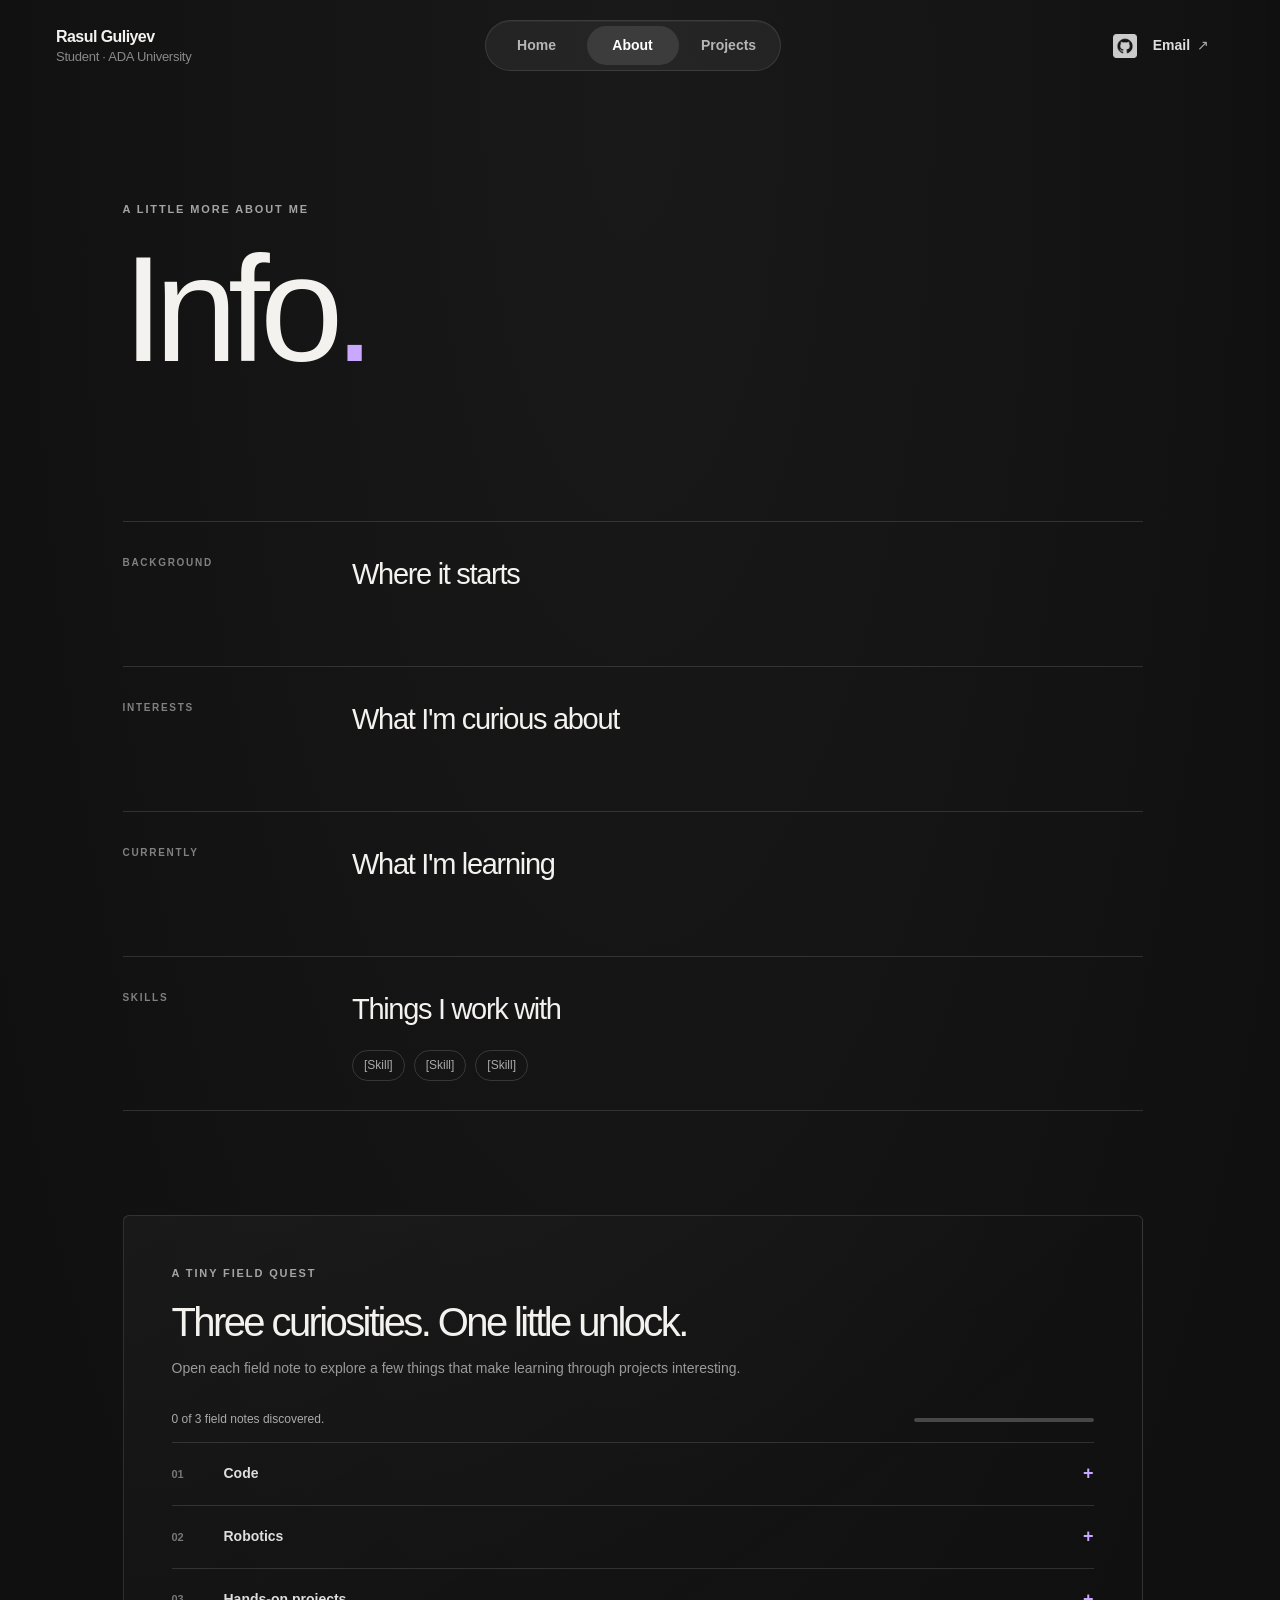
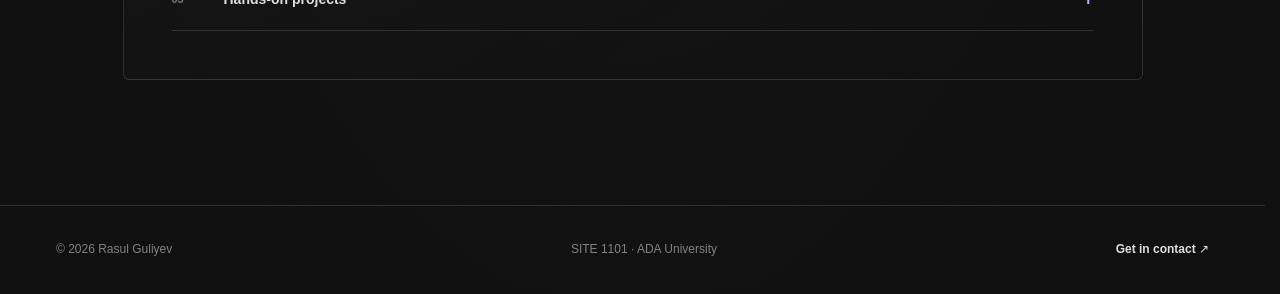
==== commit 536d6931: "added js animations to Email, Get in contact, and changed Github logo" ====
--- a/Desktop/Project 4 Personal Website/about.html
+++ b/Desktop/Project 4 Personal Website/about.html
@@ -22,9 +22,9 @@
     </nav>
     <div class="header-links">
       <a class="github-link" href="https://github.com/Raasull/rguliyev" aria-label="GitHub repository">
-        <svg viewBox="0 0 24 24" aria-hidden="true"><path d="M12 .8a11.2 11.2 0 0 0-3.54 21.83c.56.1.76-.24.76-.54v-2.1c-3.1.67-3.76-1.32-3.76-1.32-.51-1.3-1.25-1.65-1.25-1.65-1.02-.7.08-.69.08-.69 1.12.08 1.71 1.15 1.71 1.15 1 .1.78 2.05 3.47 2.05.77 0 1.37-.21 1.85-.56.08-.7.31-1.17.56-1.44-2.48-.28-5.09-1.24-5.09-5.52 0-1.22.44-2.22 1.15-3-.12-.28-.5-1.42.11-2.96 0 0 .94-.3 3.08 1.15a10.7 10.7 0 0 1 5.61 0c2.14-1.45 3.08-1.15 3.08-1.15.61 1.54.23 2.68.11 2.96.72.78 1.15 1.78 1.15 3 0 4.3-2.61 5.24-5.1 5.51.32.28.6.82.6 1.66v2.91c0 .3.2.65.77.54A11.2 11.2 0 0 0 12 .8Z"/></svg>
+        <img src="images/github.png" alt="">
       </a>
-      <a href="mailto:guliyevrasul77@gmail.com">Email <span aria-hidden="true">↗</span></a>
+      <a class="email-link" href="mailto:guliyevrasul77@gmail.com">Email <span aria-hidden="true">↗</span></a>
     </div>
   </header>
 
@@ -102,7 +102,7 @@
     <div class="footer-inner">
       <span>&copy; 2026 Rasul Guliyev</span>
       <span>SITE 1101 · ADA University</span>
-      <a href="mailto:guliyevrasul77@gmail.com">Get in touch ↗</a>
+      <a class="contact-link" href="mailto:guliyevrasul77@gmail.com">Get in contact ↗</a>
     </div>
   </footer>
 
--- a/Desktop/Project 4 Personal Website/style.css
+++ b/Desktop/Project 4 Personal Website/style.css
@@ -16,7 +16,7 @@
 
 html {
   scroll-behavior: smooth;
-  scroll-padding-top: 100px;
+  scroll-padding-top: 92px;
 }
 
 html,
@@ -42,13 +42,15 @@
   -webkit-font-smoothing: antialiased;
 }
 
+a,
+button,
+.nav-link {
+  outline: none;
+  -webkit-tap-highlight-color: transparent;
+}
+
 a {
   color: inherit;
-}
-
-a:focus-visible {
-  outline: 2px solid var(--accent);
-  outline-offset: 5px;
 }
 
 .site-header {
@@ -139,8 +141,7 @@
   font-weight: 600;
   text-align: center;
   text-decoration: none;
-  -webkit-tap-highlight-color: transparent;
-  transition: color 180ms ease;
+  transition: color 0.3s ease;
 }
 
 .site-nav .nav-link::after {
@@ -174,23 +175,43 @@
 
 .header-links {
   display: flex;
+  align-items: center;
   justify-content: flex-end;
-  gap: clamp(18px, 3vw, 40px);
+  gap: 16px;
 }
 
 .header-links a,
 .footer-inner a {
+  position: relative;
   color: #dedede;
   font-size: 14px;
   font-weight: 550;
   text-decoration: none;
-  transition: color 180ms ease, transform 180ms ease;
+  transition: color 0.3s ease;
 }
 
 .header-links a:hover,
 .footer-inner a:hover {
-  color: var(--accent);
-  transform: translateY(-1px);
+  color: #fff;
+}
+
+.header-links .email-link::after,
+.footer-inner .contact-link::after {
+  position: absolute;
+  right: 0;
+  bottom: -3px;
+  left: 0;
+  height: 1px;
+  background: currentColor;
+  content: "";
+  transform: scaleX(0);
+  transform-origin: left;
+  transition: transform 0.3s ease;
+}
+
+.header-links .email-link:hover::after,
+.footer-inner .contact-link:hover::after {
+  transform: scaleX(1);
 }
 
 .header-links a span {
@@ -202,15 +223,31 @@
 .header-links .github-link {
   width: 24px;
   height: 24px;
-  display: inline-flex;
+  flex: 0 0 24px;
+  display: flex;
   align-items: center;
   justify-content: center;
-}
-
-.github-link svg {
-  width: 20px;
-  height: 20px;
-  fill: currentColor;
+  border: 0;
+  border-radius: 0;
+  outline: none;
+  background: transparent;
+  box-shadow: none;
+  color: #dedede;
+  padding: 0;
+}
+
+.github-link img {
+  display: block;
+  width: 24px;
+  height: auto;
+  object-fit: contain;
+  filter: brightness(0) invert(1);
+  opacity: 0.78;
+  transition: opacity 0.3s ease;
+}
+
+.github-link:hover img {
+  opacity: 1;
 }
 
 .page-shell {
@@ -876,11 +913,18 @@
 
 .reveal-ready [data-reveal]:not(.is-visible) {
   opacity: 0;
-  transform: translate3d(0, 18px, 0);
+  transform: translateY(-20px);
 }
 
 .reveal-ready [data-reveal] {
-  transition: opacity 600ms ease, transform 600ms cubic-bezier(0.2, 0.7, 0.2, 1);
+  transition:
+    opacity 0.8s cubic-bezier(0.25, 0.46, 0.45, 0.94) var(--reveal-delay, 0ms),
+    transform 0.8s cubic-bezier(0.25, 0.46, 0.45, 0.94) var(--reveal-delay, 0ms);
+}
+
+.reveal-ready [data-reveal].is-visible {
+  opacity: 1;
+  transform: translateY(0);
 }
 
 @media (min-width: 1600px) {
@@ -891,7 +935,7 @@
 
 @media (max-width: 760px) {
   html {
-    scroll-padding-top: 160px;
+    scroll-padding-top: 130px;
   }
 
   .page-shell,
@@ -956,6 +1000,10 @@
 }
 
 @media (max-width: 540px) {
+  html {
+    scroll-padding-top: 180px;
+  }
+
   .page-shell,
   .footer-inner {
     width: calc(100% - 36px);
